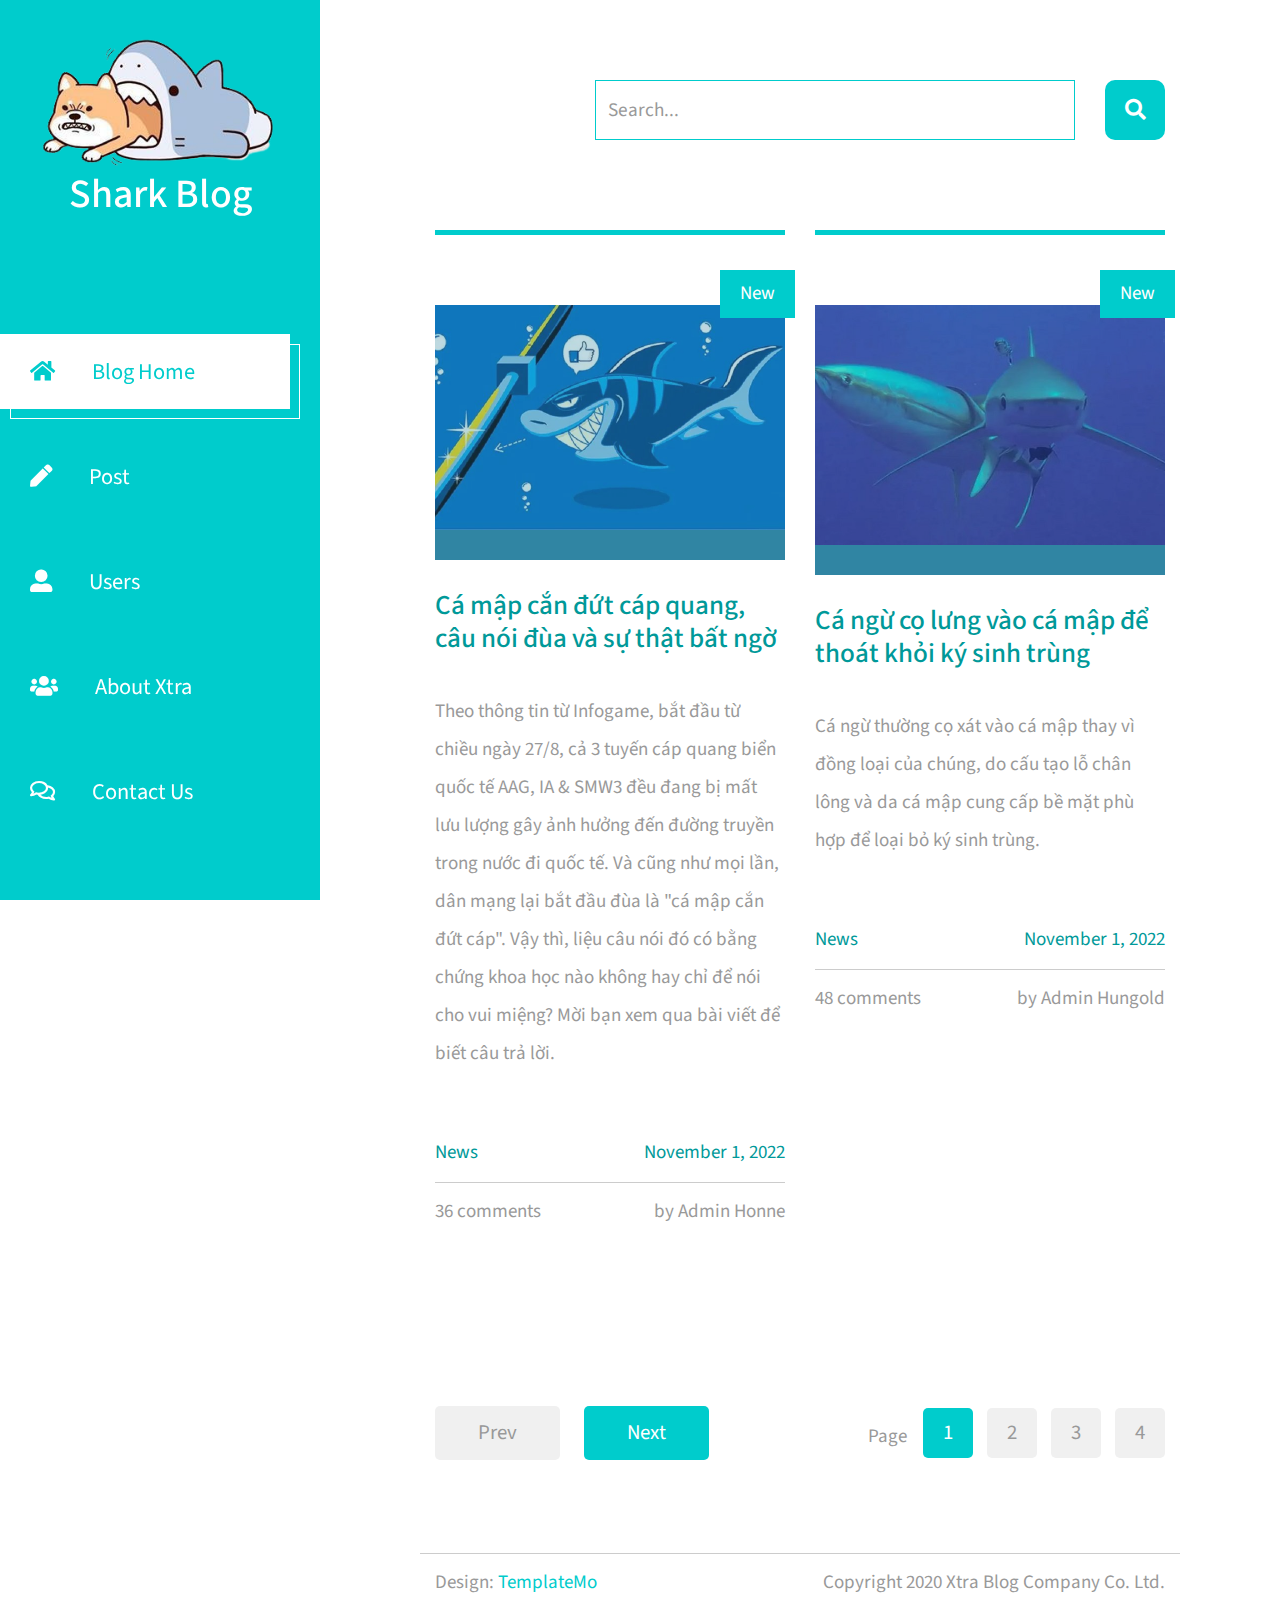
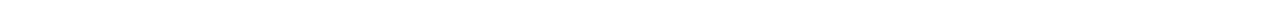
==== index.html @ 558510dd "oke2" ====
<!DOCTYPE html>
<html lang="en">
<head>
	<meta charset="UTF-8">
	<meta name="viewport" content="width=device-width, initial-scale=1.0">
	<title>Xtra Blog</title>
	<link rel="stylesheet" href="fontawesome/css/all.min.css"> <!-- https://fontawesome.com/ -->
	<link href="https://fonts.googleapis.com/css2?family=Source+Sans+Pro&display=swap" rel="stylesheet"> <!-- https://fonts.google.com/ -->
    <link href="css/bootstrap.min.css" rel="stylesheet">
    <link href="css/templatemo-xtra-blog.css" rel="stylesheet">
<!--
    
TemplateMo 553 Xtra Blog

https://templatemo.com/tm-553-xtra-blog

-->
</head>
<body>
	<header class="tm-header" id="tm-header">
        <div class="tm-header-wrapper">
            <button class="navbar-toggler" type="button" aria-label="Toggle navigation">
                <i class="fas fa-bars"></i>
            </button>
            <div class="tm-site-header">
                <div class="mb-3 mx-auto tm-site-logo"><img src="./img/shark.png" alt="shark_cute" /></div>            
                <h1 class="text-center">Shark Blog</h1>
            </div>
            <nav class="tm-nav" id="tm-nav">            
                <ul>
                    <li class="tm-nav-item active"><a href="index.html" class="tm-nav-link">
                        <i class="fas fa-home"></i>
                        Blog Home
                    </a></li>
                    <li class="tm-nav-item"><a href="post.html" class="tm-nav-link">
                        <i class="fas fa-pen"></i>
                        Post
                    </a></li>
                    <li class="tm-nav-item"><a href="User.html" class="tm-nav-link">
                        <i class='fas fa-user-alt' ></i>
                        Users
                    </a></li>
                    <li class="tm-nav-item"><a href="about.html" class="tm-nav-link">
                        <i class="fas fa-users"></i>
                        About Xtra
                    </a></li>
                   
                    <li class="tm-nav-item"><a href="contact.html" class="tm-nav-link">
                        <i class="far fa-comments"></i>
                        Contact Us
                    </a></li>
                </ul>
            </nav>
            <div class="tm-mb-65">
                <a rel="nofollow" href="https://fb.com/templatemo" class="tm-social-link">
                    <i class="fab fa-facebook tm-social-icon"></i>
                </a>
                <a href="https://twitter.com" class="tm-social-link">
                    <i class="fab fa-twitter tm-social-icon"></i>
                </a>
                <a href="https://instagram.com" class="tm-social-link">
                    <i class="fab fa-instagram tm-social-icon"></i>
                </a>
                <a href="https://linkedin.com" class="tm-social-link">
                    <i class="fab fa-linkedin tm-social-icon"></i>
                </a>
            </div>
            <p class="tm-mb-80 pr-5 text-white">
                Xtra Blog is a multi-purpose HTML template from TemplateMo website. Left side is a sticky menu bar. Right side content will scroll up and down.
            </p>
        </div>
    </header>
    <div class="container-fluid">
        <main class="tm-main">
            <!-- Search form -->
            <div class="row tm-row">
                <div class="col-12">
                    <form method="GET" class="form-inline tm-mb-80 tm-search-form">                
                        <input class="form-control tm-search-input" name="query" type="text" placeholder="Search..." aria-label="Search">
                        <button class="tm-search-button" type="submit">
                            <i class="fas fa-search tm-search-icon" aria-hidden="true"></i>
                        </button>                                
                    </form>
                </div>                
            </div>            
            <div class="row tm-row">
                <article class="col-12 col-md-6 tm-post">
                    <hr class="tm-hr-primary">
                    <a href="post.html" class="effect-lily tm-post-link tm-pt-60">
                        <div class="tm-post-link-inner">
                            <img src="img/shark2.jpg" alt="Image" class="img-fluid">                            
                        </div>
                        <span class="position-absolute tm-new-badge">New</span>
                        <h2 class="tm-pt-30 tm-color-primary tm-post-title">Cá mập cắn đứt cáp quang, câu nói đùa và sự thật bất ngờ</h2>
                    </a>                    
                    <p class="tm-pt-30">
                        Theo thông tin từ Infogame, bắt đầu từ chiều ngày 27/8, cả 3 tuyến cáp quang biển quốc tế AAG, IA & SMW3 đều đang bị mất lưu lượng gây ảnh hưởng đến đường truyền trong nước đi quốc tế. Và cũng như mọi lần, dân mạng lại bắt đầu đùa là "cá mập cắn đứt cáp".
                        Vậy thì, liệu câu nói đó có bằng chứng khoa học nào không hay chỉ để nói cho vui miệng? Mời bạn xem qua bài viết để biết câu trả lời.
                    </p>
                    <div class="d-flex justify-content-between tm-pt-45">
                        <span class="tm-color-primary">News</span>
                        <span class="tm-color-primary">November 1, 2022</span>
                    </div>
                    <hr>
                    <div class="d-flex justify-content-between">
                        <span>36 comments</span>
                        <span>by Admin Honne</span>
                    </div>
                </article>
                <article class="col-12 col-md-6 tm-post">
                    <hr class="tm-hr-primary">
                    <a href="post.html" class="effect-lily tm-post-link tm-pt-60">
                        <div class=" tm-post-link-inner">
                            <img src="img/shark1.jpg" alt="Image" class="img-fluid">                            
                        </div>
                        <span class="position-absolute tm-new-badge">New</span>
                        <h2 class="tm-pt-30 tm-color-primary tm-post-title">Cá ngừ cọ lưng vào cá mập để thoát khỏi ký sinh trùng</h2>
                    </a>                    
                    <p class="tm-pt-30">
                        Cá ngừ thường cọ xát vào cá mập thay vì đồng loại của chúng, do cấu tạo lỗ chân lông và da cá mập cung cấp bề mặt phù hợp để loại bỏ ký sinh trùng.
                    </p>
                    <div class="d-flex justify-content-between tm-pt-45">
                        <span class="tm-color-primary">News</span>
                        <span class="tm-color-primary">November 1, 2022</span>
                    </div>
                    <hr>
                    <div class="d-flex justify-content-between">
                        <span>48 comments</span>
                        <span>by Admin Hungold</span>
                    </div>
                </article>
                
            </div>
            <div class="row tm-row tm-mt-100 tm-mb-75">
                <div class="tm-prev-next-wrapper">
                    <a href="#" class="mb-2 tm-btn tm-btn-primary tm-prev-next disabled tm-mr-20">Prev</a>
                    <a href="#" class="mb-2 tm-btn tm-btn-primary tm-prev-next">Next</a>
                </div>
                <div class="tm-paging-wrapper">
                    <span class="d-inline-block mr-3">Page</span>
                    <nav class="tm-paging-nav d-inline-block">
                        <ul>
                            <li class="tm-paging-item active">
                                <a href="#" class="mb-2 tm-btn tm-paging-link">1</a>
                            </li>
                            <li class="tm-paging-item">
                                <a href="#" class="mb-2 tm-btn tm-paging-link">2</a>
                            </li>
                            <li class="tm-paging-item">
                                <a href="#" class="mb-2 tm-btn tm-paging-link">3</a>
                            </li>
                            <li class="tm-paging-item">
                                <a href="#" class="mb-2 tm-btn tm-paging-link">4</a>
                            </li>
                        </ul>
                    </nav>
                </div>                
            </div>            
            <footer class="row tm-row">
                <hr class="col-12">
                <div class="col-md-6 col-12 tm-color-gray">
                    Design: <a rel="nofollow" target="_parent" href="https://templatemo.com" class="tm-external-link">TemplateMo</a>
                </div>
                <div class="col-md-6 col-12 tm-color-gray tm-copyright">
                    Copyright 2020 Xtra Blog Company Co. Ltd.
                </div>
            </footer>
        </main>
    </div>
    <script src="js/jquery.min.js"></script>
    <script src="js/templatemo-script.js"></script>
</body>
</html>
---- css/templatemo-xtra-blog.css ----
html { overflow-x: hidden; }

body {
    margin: 0;
    padding: 0;
    font-family: 'Source Sans Pro', sans-serif;
    font-size: 19px;
    line-height: 2em;
    overflow-x: hidden;
}
button{
   background-color: #0CC;
   border-radius: 10px;
   color: white;
   font-size: x-large;

}
.btn{
    margin-left: auto;
}
p, span { color: #999; }
hr { 
    border-top-color: #CCC;     
    margin-top: 10px;
    margin-bottom: 10px;
}
.form-control::-webkit-input-placeholder { color: #999; }  
.form-control:-ms-input-placeholder { color: #999; }  
.form-control::placeholder { color: #999; }

.tm-header {
    background-color: #0CC;
    color: white;
    
    position: fixed;
    top: 0;
    left: 0;
    bottom: 0;
    z-index: 100;
    width: 400px;
    overflow-y: visible;     
}

.tm-header-wrapper {
    overflow-y: scroll;
    scrollbar-width: none;
    -ms-overflow-style: none;
    padding: 30px;
    width: 100%;
    height: 100%; 
}

.tm-header-wrapper::-webkit-scrollbar {
    width: 0;
    height: 0;
}

.tm-site-header {
    margin-top: 50px;
    margin-bottom: 115px;
}

.tm-site-logo {
    width: 75px;
    height: 75px;
    border-radius: 50%;
    background-color: white;    
    display: flex;
    align-items: center;
    justify-content: center;
}

.tm-site-logo i { color: #0CC; }

.tm-main {
    margin-left: 400px;
    padding: 80px 100px 25px;
}

.tm-post { max-width: 470px; }

.tm-row {
    max-width: 980px;
    justify-content: space-between;
}

.tm-nav { margin-bottom: 100px; }

.tm-nav-item {
    list-style: none;
    margin-bottom: 30px;
}

.tm-nav-link {
    color: white;
    background-color: transparent;
    height: 75px;
    width: 100%;
    max-width: 300px;    
    display: flex;
    align-items: center;
    font-size: 1.4rem;
    padding: 30px;
}

.tm-nav-item:hover .tm-nav-link,
.tm-nav-item.active .tm-nav-link
 {
    color: #0CC;
    background-color: white;
    text-decoration: none;
}

.tm-nav ul { position: relative; }

.tm-nav-item:hover:after,
.tm-nav-item.active:after {
    content: '';
    width: 100%;
    max-width: 300px;    
    height: 75px;
    display: block;
    border: 1px solid white;
    margin-left: 10px;
    margin-top: -65px;
    position: absolute;
    z-index: -1000;
}

.tm-nav-link i { margin-right: 37px; }

ul { 
    margin: 0; 
    padding: 0;
}

.tm-nav { margin-left: -30px; }

.tm-social-link {
    display: inline-block;
    background-color: white;    
    font-size: 1.4rem;
    width: 50px;
    height: 50px;
    text-align: center;
    padding-top: 8px; 
    margin-right: 15px;   
    margin-bottom: 15px;
}

.tm-social-icon { 
    color: #0CC;    
    transition: all 0.3s ease;
}

.tm-social-link:hover .tm-social-icon.fa-facebook { color: #3b5998; }
.tm-social-link:hover .tm-social-icon.fa-twitter { color: #00acee; }
.tm-social-link:hover .tm-social-icon.fa-instagram { color: #3f729b; }
.tm-social-link:hover .tm-social-icon.fa-linkedin { color: #0e76a8; }
.navbar-toggler { display: none; }

.tm-search-form {
    display: flex;
    align-items: center;
    justify-content: flex-end;
}

.form-inline .form-control.tm-search-input {
    display: block;
    height: 60px;
    width: 480px;
    margin-right: 30px;
    border-radius: 0;
    border-color: #0CC;
    font-size: 1.2rem;
}

.tm-search-button {
    width: 60px;
    height: 60px;
    border: none;
    background-color: #0CC;
    transition: all 0.3s ease;
}

.tm-search-button:hover { background-color: #09b6b6; }

.tm-search-icon {
    color: white;
    font-size: 1.3rem;
}

.tm-post-link {
    display: block;
    position: relative;
	cursor: pointer;
}

.tm-post-link-inner {
    overflow: hidden;
    background: #3085a3;
}

.tm-post-link img {
    position: relative;
	display: block;
	min-height: 100%;
	max-width: 100%;
	opacity: 0.8;
}

.effect-lily img {
	max-width: none;
	width: -webkit-calc(100% + 50px);
	width: calc(100% + 50px);
	opacity: 0.7;
	-webkit-transition: opacity 0.35s, -webkit-transform 0.35s;
	transition: opacity 0.35s, transform 0.35s;
	-webkit-transform: translate3d(-40px,0, 0);
	transform: translate3d(-40px,0,0);
}

.effect-lily:hover img { opacity: 1; }

.effect-lily:hover img {
    -webkit-transform: translate3d(0,0,0);
	transform: translate3d(0,0,0);
}

.tm-post { margin-bottom: 75px; }

.tm-new-badge {
    top: 25px;
    right: -10px;
    background-color: #0CC;
    color: white;
    padding: 5px 20px;
}

.tm-post-title {
    font-size: 1.7rem;
    transition: all 0.3s ease;
}

.tm-h3 {
    font-size: 1.3rem;
    color: #999;
}

.tm-post-link:hover .tm-post-title { color: #0CC; }

.tm-btn {
    display: inline-block;
    border-radius: 5px;
    font-size: 1.3rem;
    transition: all 0.3s ease;
}

.tm-btn-primary {    
    background-color: #0CC;
    color: white;  
    padding: 8px 43px;
    border: none;
}

.tm-btn-small { padding: 8px 33px; }

.tm-btn-primary:hover {
    background-color: #09b6b6;
    color: white;
}

.tm-paging-nav ul li {
    list-style: none;
    display: inline-block;
    margin-right: 10px;
}

.tm-paging-nav ul li:last-child { margin-right: 0; }

.tm-paging-link {
    background-color: #F0F0F0;
    color: #999;
    width: 50px;
    height: 50px;
    display: flex;
    align-items: center;
    justify-content: center;    
}

.tm-paging-item .tm-paging-link:hover,
.tm-paging-item.active .tm-paging-link {
    background-color: #0CC;
    color: white;
}

.tm-btn.disabled {
    background-color: #F0F0F0;
    color: #999;
    cursor: not-allowed;
}

.tm-external-link { color: #0CC; }
.tm-external-link:hover { color: #09b6b6; }

.tm-paging-wrapper {
    display: flex;
    justify-content: flex-end;
    align-items: center;
}

.tm-prev-next-wrapper,
.tm-paging-wrapper {
    flex: 0 0 50%;
    max-width: 50%;
    padding-left: 15px;
    padding-right: 15px;
}

.tm-copyright { text-align: right; }

/* Single Post page */
hr.tm-hr-primary { border-top: 5px solid #0CC; }

video {
    width: 100%;
    height: auto;
}

.tm-comment {
    display: flex;
    align-items: flex-start;
}

.tm-comment-figure {
    margin-top: 10px;
    margin-right: 30px;
}

.tm-comment-reply { padding-left: 37px; }

.form-control {
    height: 45px;
    border-color: #0CC;
    border-radius: 0;
}

.tm-comment-form { max-width: 360px; }
.tm-category-list { list-style-type: none; }
figure { margin: 0; }
figcaption { line-height: 1.4; }

.tm-post-full { max-width: 600px; }

.tm-post-sidebar {
    max-width: 280px;
    margin-left: auto;
    margin-right: 0;
}

.tm-pt-20 { padding-top: 20px; }
.tm-pt-30 { padding-top: 30px; }
.tm-pt-45 { padding-top: 45px; }
.tm-pt-60 { padding-top: 60px; }
.tm-mb-40 { margin-bottom: 40px; }
.tm-mb-45 { margin-bottom: 45px; }
.tm-mb-55 { margin-bottom: 55px; }
.tm-mb-60 { margin-bottom: 60px; }
.tm-mb-65 { margin-bottom: 65px; }
.tm-mb-75 { margin-bottom: 75px; }
.tm-mb-80 { margin-bottom: 80px; }
.tm-mb-120 { margin-bottom: 120px; }
.tm-mt-40 { margin-top: 40px; }
.tm-mt-100 { margin-top: 100px; }
.tm-mr-20 { margin-right: 20px; }
.tm-color-primary, span.tm-color-primary { color: #099; }
a.tm-color-gray, .tm-color-gray { color: #999; }
a.tm-color-gray:hover { color: #099; }
.tm-bg-gray { background-color: #F3F4F5; }
button:focus { outline: none; }
a:hover { 
    text-decoration: none; 
    color: #048c8c;
}

img{
    width: 400px;
    margin-bottom: 30px;
}
a:hover figcaption { color: #056767; }
.img-thumbnail { max-width: none; }
.tm-about-pad { padding: 40px 35px; }
.tm-person { max-width: 430px; }
.tm-line-height-short { line-height: 1.8; }

.gmap_canvas {
    overflow:hidden;
    background:none!important;
    height:477px;
    width:100%;
}

.tm-social-links li { 
    list-style: none; 
    display: inline-block;
}

.tm-social-links li a {
    display: block;
    color: white;
    background-color: #0CC;
    width: 45px;
    height: 45px;    
    margin-right: 15px;    
}

.tm-social-links li a i { transition: all 0.3s ease; }
.tm-social-links li a:hover i.fa-facebook { color: #3b5998; }
.tm-social-links li a:hover i.fa-twitter { color: #00acee; }
.tm-social-links li a:hover i.fa-youtube { color: #c4302b; }
.tm-social-links li a:hover i.fa-instagram { color: #3f729b; }

.tm-contact-right { padding-left: 55px; }
.tm-contact-form { max-width: 488px; }

.tm-contact-form input,
.tm-contact-form textarea {
    max-width: 360px;
}

.tm-contact-form label { font-size: 1.4rem; }
.tm-contact-form .form-group { display: flex; }

@media (max-width: 1540px) {
    .tm-header { width: 320px; }

    .tm-main {
        margin-left: 320px;
        width: calc(100% - 320px);
    }
}

@media (max-width: 1300px) {
    .tm-about-col {
        flex: 0 0 100%;
        max-width: 100%;
        margin-bottom: 30px;
    }
}

@media (max-width: 1288px) {
    .tm-social-link { margin-right: 10px; }
}

@media (max-width: 1199px) {
    .tm-post-sidebar { max-width: 440px; }
    .form-inline .form-control.tm-search-input { width: 420px; }
}

@media (max-width: 1086px) {
    .form-inline .form-control.tm-search-input {
        width: 80%;
        margin-right: 15px;
    }
}

/* Hide sidebar */
@media (max-width: 991px) {
    .tm-header {
        width: 320px;
        left: -320px;        
        transition: all 0.3s ease;
    }

    .tm-header.show { left: 0; }
    .tm-header-wrapper { padding: 15px; }

    .navbar-toggler {
        display: block;
        position: fixed;
        left: 0;
        top: 0;
        background-color: rgba(56, 204, 204, 0.75);
        color: white;
        padding: 10px 15px;
        transition: all 0.3s ease;
        border-radius: 0;
        top: 5px;
    }

    .tm-header.show .navbar-toggler { left: 320px; }

    .tm-main {
        margin-left: 0;
        padding: 50px 40px;
        width: 100%;
    }

    .tm-post-sidebar {
        margin-left: 0;
        margin-right: auto;
    }

    .tm-person-col { width: 50%; }
    .tm-person { flex-direction: row; }

    .tm-contact-left {
        flex: 0 0 58.333333%;
        max-width: 58.333333%;
    }

    .tm-contact-right {
        flex: 0 0 41.666667%;
        max-width: 41.666667%;
    }

    .tm-post-full { max-width: none; }
}

@media (max-width: 767px) {
    .form-inline .form-control.tm-search-input {
        width: 70%;
        max-width: 375px;
        margin-right: 15px;
    }

    .tm-search-form { justify-content: flex-start; }
    .tm-main { padding: 60px 10px; }

    .tm-prev-next-wrapper,
    .tm-paging-wrapper {
        flex: 0 0 100%;
        max-width: 100%;
    }

    .tm-paging-wrapper { 
        margin-top: 50px; 
        justify-content: flex-start;
    }

    .tm-copyright { text-align: left; }
}

@media (max-width: 1199px) and (min-width: 992px) {
    .tm-person-col,
    .tm-contact-left,
    .tm-contact-right {
        flex: 0 0 100%;
        max-width: 100%;
    }

    .tm-contact-right { padding-left: 15px; }

    .tm-post-col,
    .tm-aside-col {
        flex: 0 0 100%;
        max-width: 100%;
    }

    .tm-post-sidebar {
        margin-left: 0;
        margin-right: auto;
    }
}

@media (max-width: 709px) {
    .tm-person-col { width: 100%; }
}

@media (max-width: 991px) and (min-width: 826px) {
    .tm-about-col {
        flex: 0 0 33.3333%;
        max-width: 33.3333%;
    }

    .tm-person { flex-direction: row; }
}

@media (max-width: 630px) {
    .tm-contact-left,
    .tm-contact-right {
        flex: 0 0 100%;
        max-width: 100%;
    }

    .tm-contact-right { padding-left: 15px; }
}

@media (max-width: 575px) {
    .tm-contact-form input, 
    .tm-contact-form textarea {
        max-width: 100%;
    }
}

@media (max-width: 480px) {
    .tm-person-col { width: 100%; }
    .tm-person { flex-direction: row; }
}

@media (max-width: 380px) {
    .tm-person img { max-width: 120px; }
}
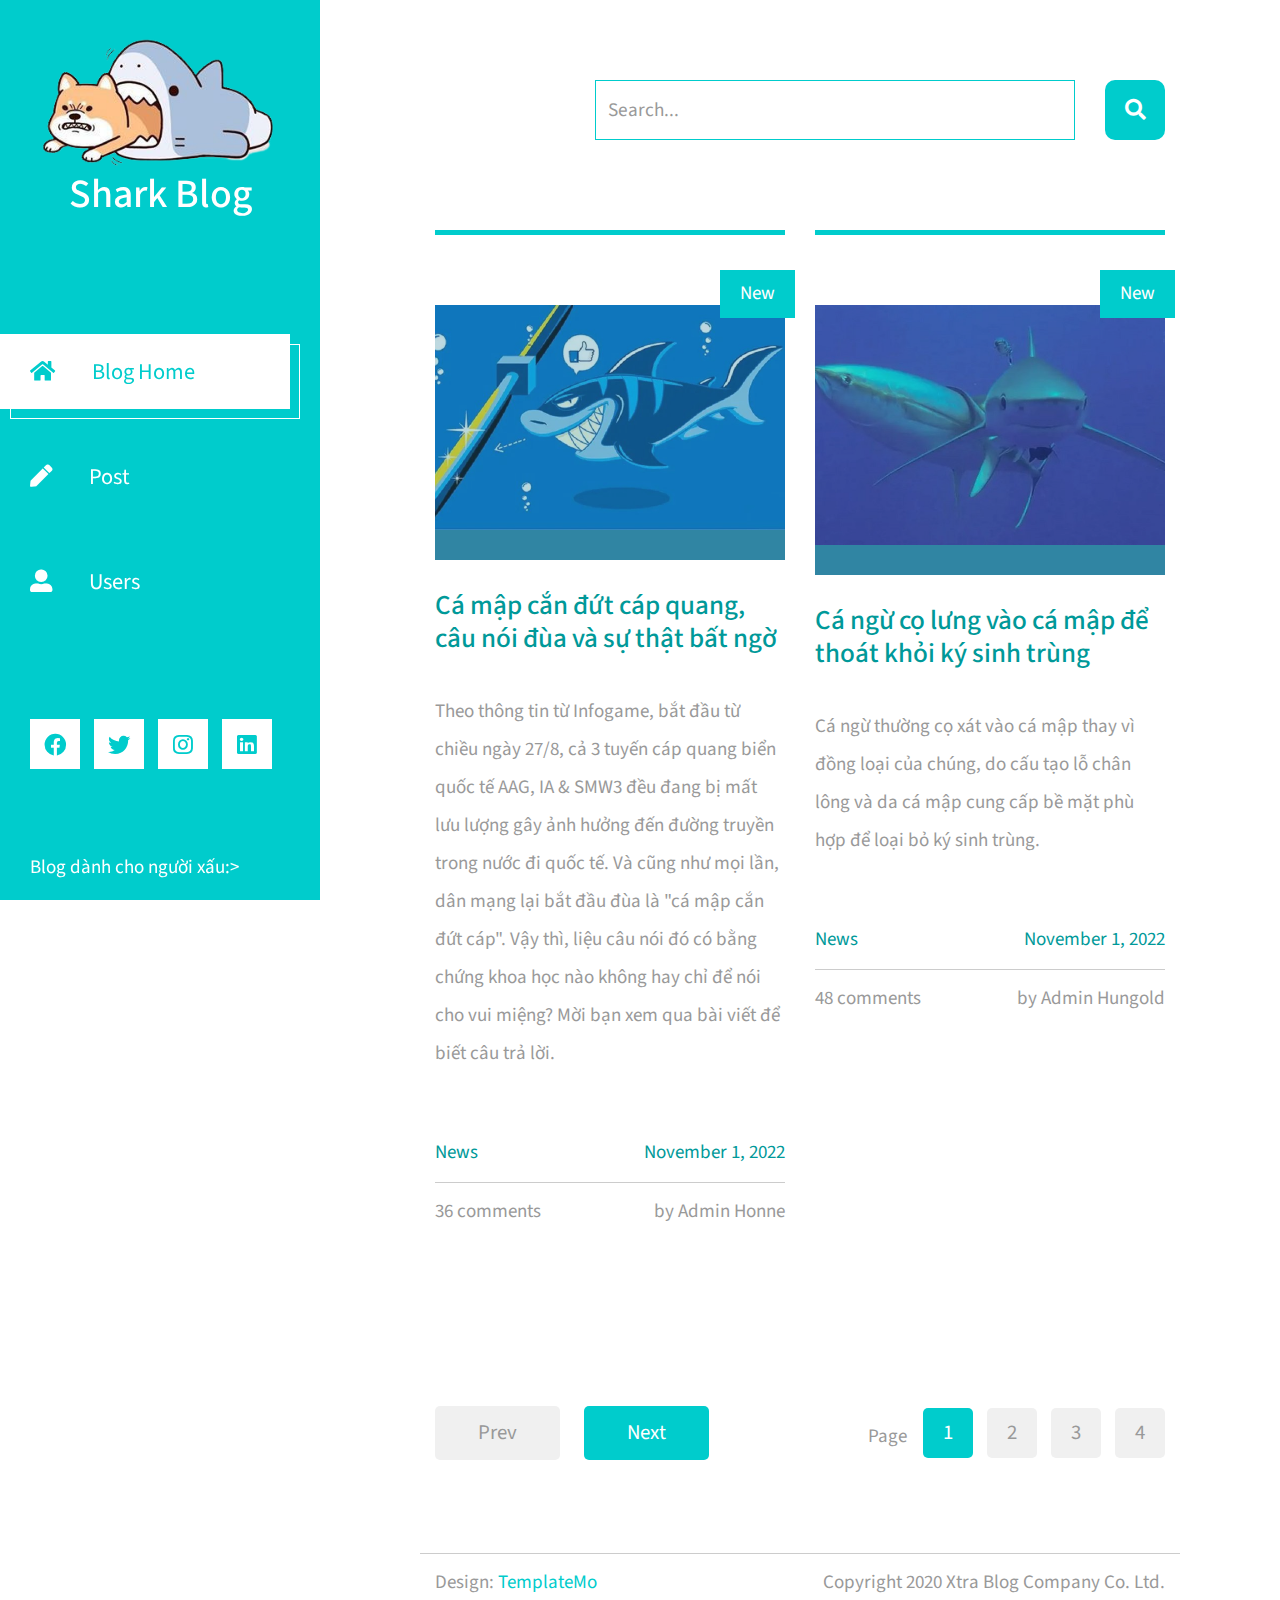
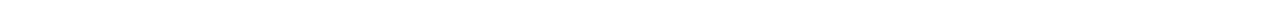
==== commit c2176aec: "okkk" ====
--- a/index.html
+++ b/index.html
@@ -41,15 +41,6 @@
                         <i class='fas fa-user-alt' ></i>
                         Users
                     </a></li>
-                    <li class="tm-nav-item"><a href="about.html" class="tm-nav-link">
-                        <i class="fas fa-users"></i>
-                        About Xtra
-                    </a></li>
-                   
-                    <li class="tm-nav-item"><a href="contact.html" class="tm-nav-link">
-                        <i class="far fa-comments"></i>
-                        Contact Us
-                    </a></li>
                 </ul>
             </nav>
             <div class="tm-mb-65">
@@ -67,7 +58,7 @@
                 </a>
             </div>
             <p class="tm-mb-80 pr-5 text-white">
-                Xtra Blog is a multi-purpose HTML template from TemplateMo website. Left side is a sticky menu bar. Right side content will scroll up and down.
+                Blog dành cho người xấu:>
             </p>
         </div>
     </header>
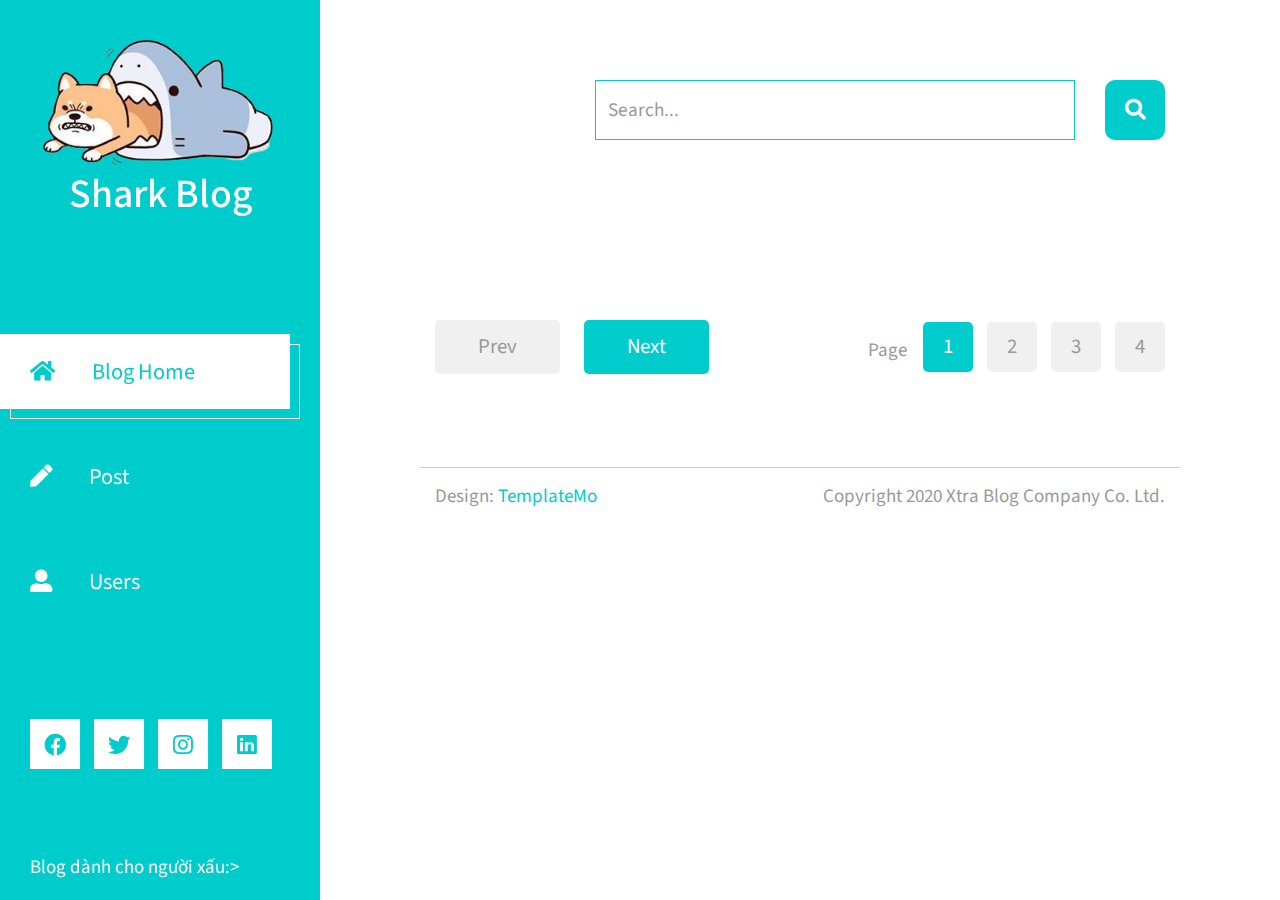
==== commit 4a641812: "get post" ====
--- a/index.html
+++ b/index.html
@@ -75,52 +75,9 @@
                     </form>
                 </div>                
             </div>            
-            <div class="row tm-row">
-                <article class="col-12 col-md-6 tm-post">
-                    <hr class="tm-hr-primary">
-                    <a href="post.html" class="effect-lily tm-post-link tm-pt-60">
-                        <div class="tm-post-link-inner">
-                            <img src="img/shark2.jpg" alt="Image" class="img-fluid">                            
-                        </div>
-                        <span class="position-absolute tm-new-badge">New</span>
-                        <h2 class="tm-pt-30 tm-color-primary tm-post-title">Cá mập cắn đứt cáp quang, câu nói đùa và sự thật bất ngờ</h2>
-                    </a>                    
-                    <p class="tm-pt-30">
-                        Theo thông tin từ Infogame, bắt đầu từ chiều ngày 27/8, cả 3 tuyến cáp quang biển quốc tế AAG, IA & SMW3 đều đang bị mất lưu lượng gây ảnh hưởng đến đường truyền trong nước đi quốc tế. Và cũng như mọi lần, dân mạng lại bắt đầu đùa là "cá mập cắn đứt cáp".
-                        Vậy thì, liệu câu nói đó có bằng chứng khoa học nào không hay chỉ để nói cho vui miệng? Mời bạn xem qua bài viết để biết câu trả lời.
-                    </p>
-                    <div class="d-flex justify-content-between tm-pt-45">
-                        <span class="tm-color-primary">News</span>
-                        <span class="tm-color-primary">November 1, 2022</span>
-                    </div>
-                    <hr>
-                    <div class="d-flex justify-content-between">
-                        <span>36 comments</span>
-                        <span>by Admin Honne</span>
-                    </div>
-                </article>
-                <article class="col-12 col-md-6 tm-post">
-                    <hr class="tm-hr-primary">
-                    <a href="post.html" class="effect-lily tm-post-link tm-pt-60">
-                        <div class=" tm-post-link-inner">
-                            <img src="img/shark1.jpg" alt="Image" class="img-fluid">                            
-                        </div>
-                        <span class="position-absolute tm-new-badge">New</span>
-                        <h2 class="tm-pt-30 tm-color-primary tm-post-title">Cá ngừ cọ lưng vào cá mập để thoát khỏi ký sinh trùng</h2>
-                    </a>                    
-                    <p class="tm-pt-30">
-                        Cá ngừ thường cọ xát vào cá mập thay vì đồng loại của chúng, do cấu tạo lỗ chân lông và da cá mập cung cấp bề mặt phù hợp để loại bỏ ký sinh trùng.
-                    </p>
-                    <div class="d-flex justify-content-between tm-pt-45">
-                        <span class="tm-color-primary">News</span>
-                        <span class="tm-color-primary">November 1, 2022</span>
-                    </div>
-                    <hr>
-                    <div class="d-flex justify-content-between">
-                        <span>48 comments</span>
-                        <span>by Admin Hungold</span>
-                    </div>
-                </article>
+            <div class="row tm-row" id="listPost">
+                
+                
                 
             </div>
             <div class="row tm-row tm-mt-100 tm-mb-75">
@@ -161,5 +118,6 @@
     </div>
     <script src="js/jquery.min.js"></script>
     <script src="js/templatemo-script.js"></script>
+    <script src="js/article.js"></script>
 </body>
 </html>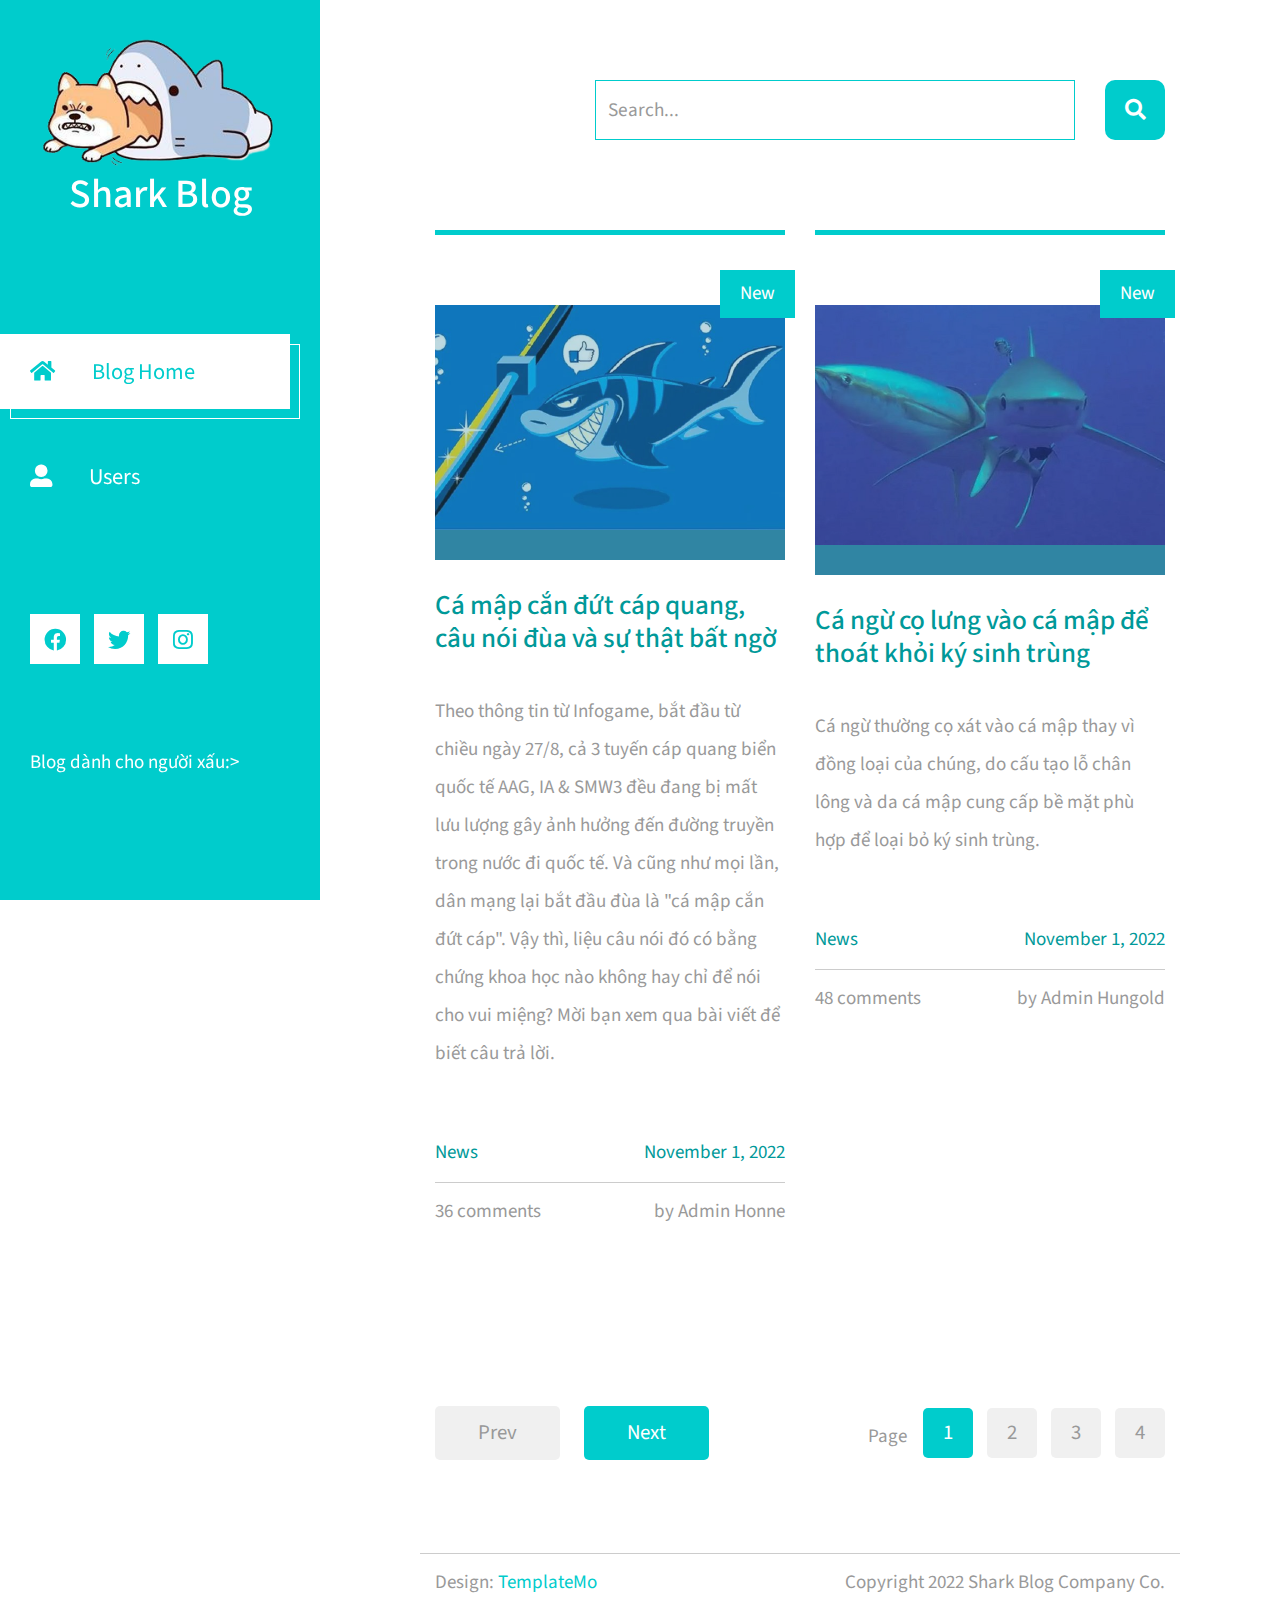
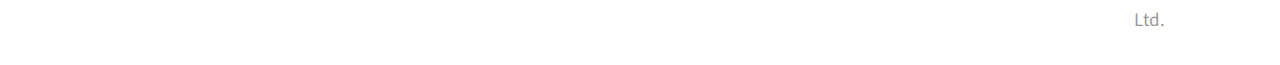
==== commit ecea0ff8: "ver1" ====
--- a/index.html
+++ b/index.html
@@ -4,7 +4,7 @@
 <head>
 	<meta charset="UTF-8">
 	<meta name="viewport" content="width=device-width, initial-scale=1.0">
-	<title>Xtra Blog</title>
+	<title>Shark Blog</title>
 	<link rel="stylesheet" href="fontawesome/css/all.min.css"> <!-- https://fontawesome.com/ -->
 	<link href="https://fonts.googleapis.com/css2?family=Source+Sans+Pro&display=swap" rel="stylesheet"> <!-- https://fonts.google.com/ -->
     <link href="css/bootstrap.min.css" rel="stylesheet">
@@ -33,10 +33,6 @@
                         <i class="fas fa-home"></i>
                         Blog Home
                     </a></li>
-                    <li class="tm-nav-item"><a href="post.html" class="tm-nav-link">
-                        <i class="fas fa-pen"></i>
-                        Post
-                    </a></li>
                     <li class="tm-nav-item"><a href="User.html" class="tm-nav-link">
                         <i class='fas fa-user-alt' ></i>
                         Users
@@ -53,8 +49,6 @@
                 <a href="https://instagram.com" class="tm-social-link">
                     <i class="fab fa-instagram tm-social-icon"></i>
                 </a>
-                <a href="https://linkedin.com" class="tm-social-link">
-                    <i class="fab fa-linkedin tm-social-icon"></i>
                 </a>
             </div>
             <p class="tm-mb-80 pr-5 text-white">
@@ -75,9 +69,52 @@
                     </form>
                 </div>                
             </div>            
-            <div class="row tm-row" id="listPost">
-                
-                
+            <div class="row tm-row">
+                <article class="col-12 col-md-6 tm-post">
+                    <hr class="tm-hr-primary">
+                    <a href="post.html" class="effect-lily tm-post-link tm-pt-60">
+                        <div class="tm-post-link-inner">
+                            <img src="img/shark2.jpg" alt="Image" class="img-fluid">                            
+                        </div>
+                        <span class="position-absolute tm-new-badge">New</span>
+                        <h2 class="tm-pt-30 tm-color-primary tm-post-title">Cá mập cắn đứt cáp quang, câu nói đùa và sự thật bất ngờ</h2>
+                    </a>                    
+                    <p class="tm-pt-30">
+                        Theo thông tin từ Infogame, bắt đầu từ chiều ngày 27/8, cả 3 tuyến cáp quang biển quốc tế AAG, IA & SMW3 đều đang bị mất lưu lượng gây ảnh hưởng đến đường truyền trong nước đi quốc tế. Và cũng như mọi lần, dân mạng lại bắt đầu đùa là "cá mập cắn đứt cáp".
+                        Vậy thì, liệu câu nói đó có bằng chứng khoa học nào không hay chỉ để nói cho vui miệng? Mời bạn xem qua bài viết để biết câu trả lời.
+                    </p>
+                    <div class="d-flex justify-content-between tm-pt-45">
+                        <span class="tm-color-primary">News</span>
+                        <span class="tm-color-primary">November 1, 2022</span>
+                    </div>
+                    <hr>
+                    <div class="d-flex justify-content-between">
+                        <span>36 comments</span>
+                        <span>by Admin Honne</span>
+                    </div>
+                </article>
+                <article class="col-12 col-md-6 tm-post">
+                    <hr class="tm-hr-primary">
+                    <a href="post.html" class="effect-lily tm-post-link tm-pt-60">
+                        <div class=" tm-post-link-inner">
+                            <img src="img/shark1.jpg" alt="Image" class="img-fluid">                            
+                        </div>
+                        <span class="position-absolute tm-new-badge">New</span>
+                        <h2 class="tm-pt-30 tm-color-primary tm-post-title">Cá ngừ cọ lưng vào cá mập để thoát khỏi ký sinh trùng</h2>
+                    </a>                    
+                    <p class="tm-pt-30">
+                        Cá ngừ thường cọ xát vào cá mập thay vì đồng loại của chúng, do cấu tạo lỗ chân lông và da cá mập cung cấp bề mặt phù hợp để loại bỏ ký sinh trùng.
+                    </p>
+                    <div class="d-flex justify-content-between tm-pt-45">
+                        <span class="tm-color-primary">News</span>
+                        <span class="tm-color-primary">November 1, 2022</span>
+                    </div>
+                    <hr>
+                    <div class="d-flex justify-content-between">
+                        <span>48 comments</span>
+                        <span>by Admin Hungold</span>
+                    </div>
+                </article>
                 
             </div>
             <div class="row tm-row tm-mt-100 tm-mb-75">
@@ -111,13 +148,12 @@
                     Design: <a rel="nofollow" target="_parent" href="https://templatemo.com" class="tm-external-link">TemplateMo</a>
                 </div>
                 <div class="col-md-6 col-12 tm-color-gray tm-copyright">
-                    Copyright 2020 Xtra Blog Company Co. Ltd.
+                    Copyright 2022 Shark Blog Company Co. Ltd.
                 </div>
             </footer>
         </main>
     </div>
     <script src="js/jquery.min.js"></script>
     <script src="js/templatemo-script.js"></script>
-    <script src="js/article.js"></script>
 </body>
 </html>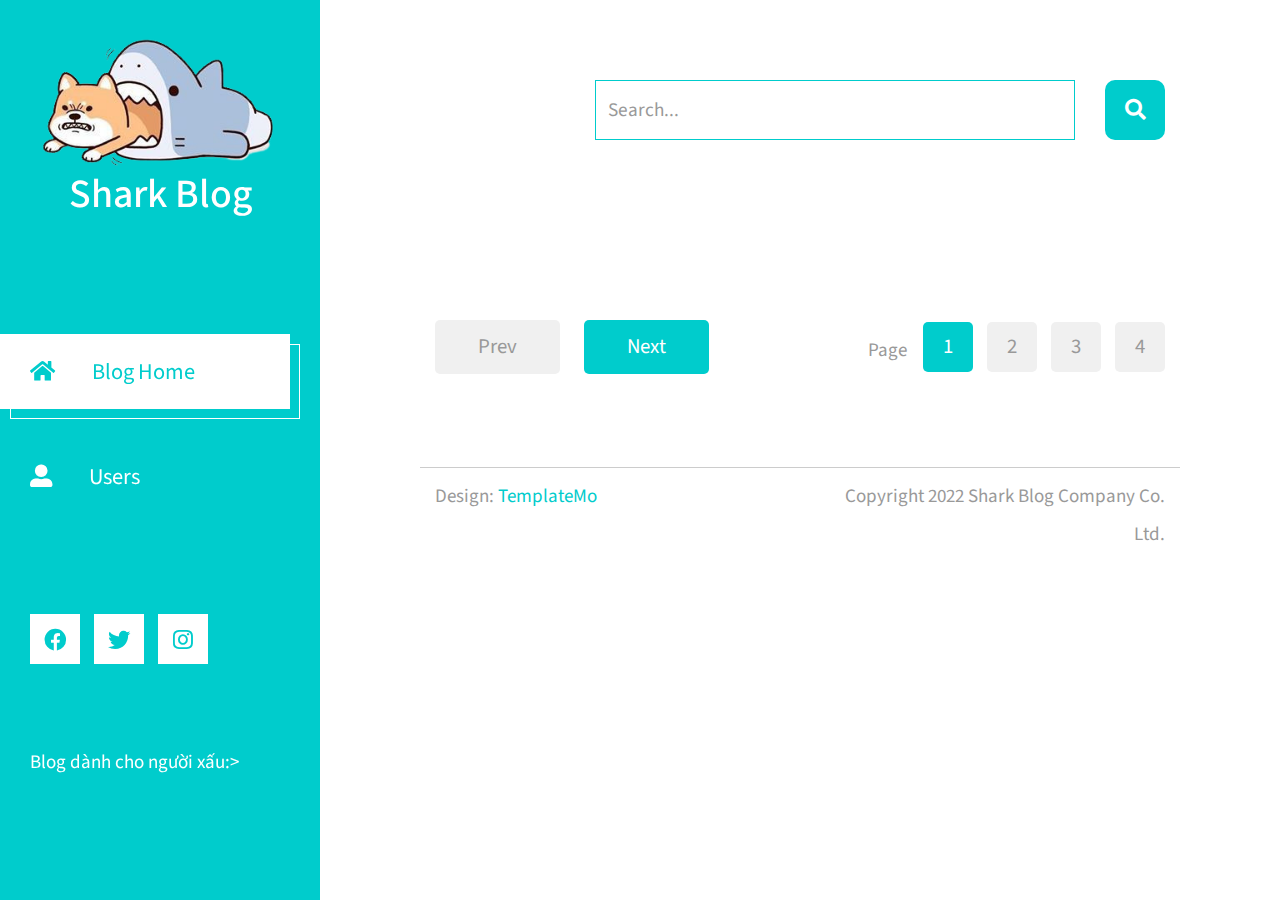
==== commit cf9e48c8: "Merge branch 'master' of https://github.com/ngochoaa/font-Blog" ====
--- a/index.html
+++ b/index.html
@@ -69,52 +69,9 @@
                     </form>
                 </div>                
             </div>            
-            <div class="row tm-row">
-                <article class="col-12 col-md-6 tm-post">
-                    <hr class="tm-hr-primary">
-                    <a href="post.html" class="effect-lily tm-post-link tm-pt-60">
-                        <div class="tm-post-link-inner">
-                            <img src="img/shark2.jpg" alt="Image" class="img-fluid">                            
-                        </div>
-                        <span class="position-absolute tm-new-badge">New</span>
-                        <h2 class="tm-pt-30 tm-color-primary tm-post-title">Cá mập cắn đứt cáp quang, câu nói đùa và sự thật bất ngờ</h2>
-                    </a>                    
-                    <p class="tm-pt-30">
-                        Theo thông tin từ Infogame, bắt đầu từ chiều ngày 27/8, cả 3 tuyến cáp quang biển quốc tế AAG, IA & SMW3 đều đang bị mất lưu lượng gây ảnh hưởng đến đường truyền trong nước đi quốc tế. Và cũng như mọi lần, dân mạng lại bắt đầu đùa là "cá mập cắn đứt cáp".
-                        Vậy thì, liệu câu nói đó có bằng chứng khoa học nào không hay chỉ để nói cho vui miệng? Mời bạn xem qua bài viết để biết câu trả lời.
-                    </p>
-                    <div class="d-flex justify-content-between tm-pt-45">
-                        <span class="tm-color-primary">News</span>
-                        <span class="tm-color-primary">November 1, 2022</span>
-                    </div>
-                    <hr>
-                    <div class="d-flex justify-content-between">
-                        <span>36 comments</span>
-                        <span>by Admin Honne</span>
-                    </div>
-                </article>
-                <article class="col-12 col-md-6 tm-post">
-                    <hr class="tm-hr-primary">
-                    <a href="post.html" class="effect-lily tm-post-link tm-pt-60">
-                        <div class=" tm-post-link-inner">
-                            <img src="img/shark1.jpg" alt="Image" class="img-fluid">                            
-                        </div>
-                        <span class="position-absolute tm-new-badge">New</span>
-                        <h2 class="tm-pt-30 tm-color-primary tm-post-title">Cá ngừ cọ lưng vào cá mập để thoát khỏi ký sinh trùng</h2>
-                    </a>                    
-                    <p class="tm-pt-30">
-                        Cá ngừ thường cọ xát vào cá mập thay vì đồng loại của chúng, do cấu tạo lỗ chân lông và da cá mập cung cấp bề mặt phù hợp để loại bỏ ký sinh trùng.
-                    </p>
-                    <div class="d-flex justify-content-between tm-pt-45">
-                        <span class="tm-color-primary">News</span>
-                        <span class="tm-color-primary">November 1, 2022</span>
-                    </div>
-                    <hr>
-                    <div class="d-flex justify-content-between">
-                        <span>48 comments</span>
-                        <span>by Admin Hungold</span>
-                    </div>
-                </article>
+            <div class="row tm-row" id="listPost">
+                
+                
                 
             </div>
             <div class="row tm-row tm-mt-100 tm-mb-75">
@@ -155,5 +112,6 @@
     </div>
     <script src="js/jquery.min.js"></script>
     <script src="js/templatemo-script.js"></script>
+    <script src="js/article.js"></script>
 </body>
 </html>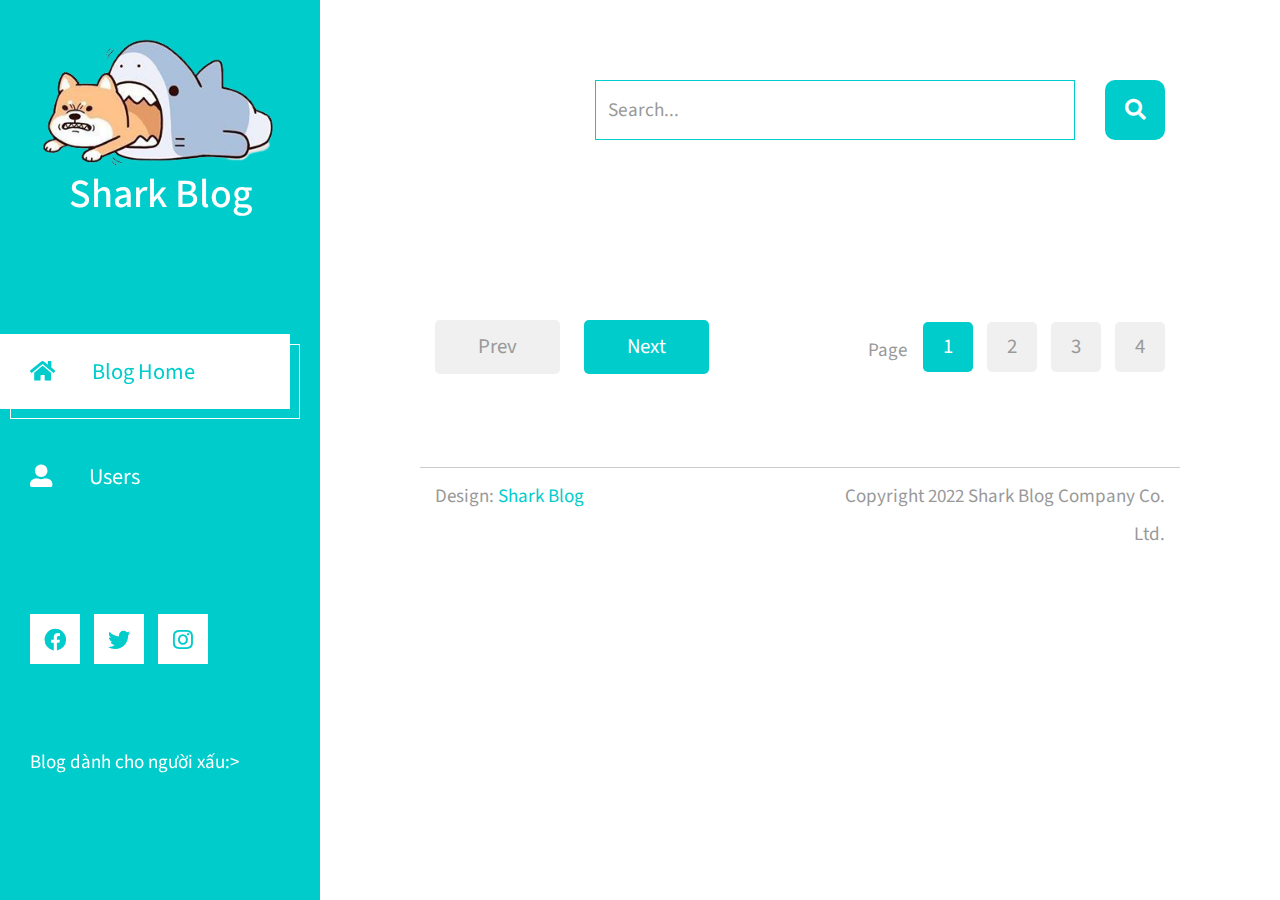
==== commit 148c9cc7: "ver2" ====
--- a/index.html
+++ b/index.html
@@ -102,7 +102,7 @@
             <footer class="row tm-row">
                 <hr class="col-12">
                 <div class="col-md-6 col-12 tm-color-gray">
-                    Design: <a rel="nofollow" target="_parent" href="https://templatemo.com" class="tm-external-link">TemplateMo</a>
+                    Design: <a rel="nofollow" target="_parent" href="https://templatemo.com" class="tm-external-link">Shark Blog</a>
                 </div>
                 <div class="col-md-6 col-12 tm-color-gray tm-copyright">
                     Copyright 2022 Shark Blog Company Co. Ltd.
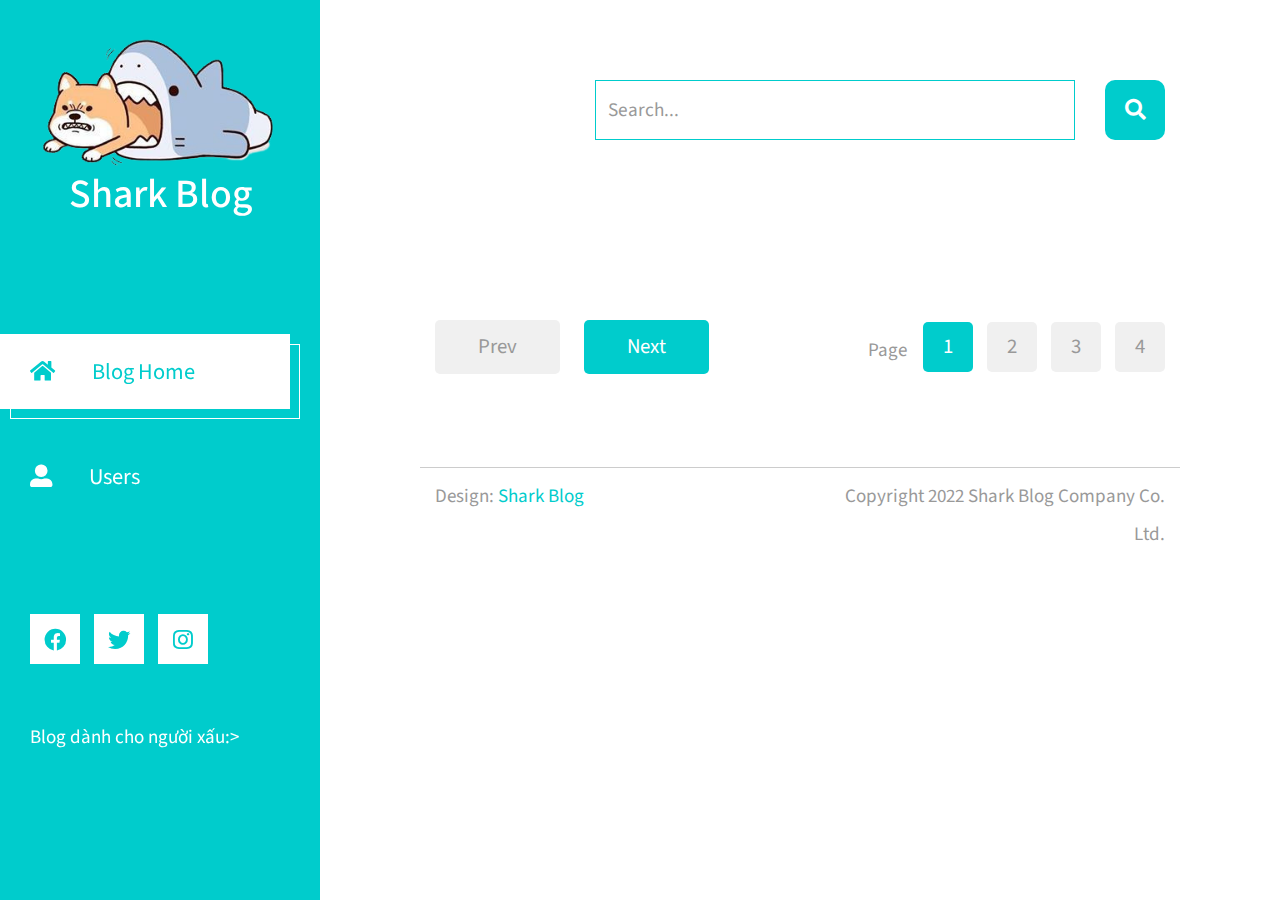
==== commit e38cff34: "ver2.1" ====
--- a/index.html
+++ b/index.html
@@ -39,7 +39,7 @@
                     </a></li>
                 </ul>
             </nav>
-            <div class="tm-mb-65">
+            <div class="tm-mb-40">
                 <a rel="nofollow" href="https://fb.com/templatemo" class="tm-social-link">
                     <i class="fab fa-facebook tm-social-icon"></i>
                 </a>
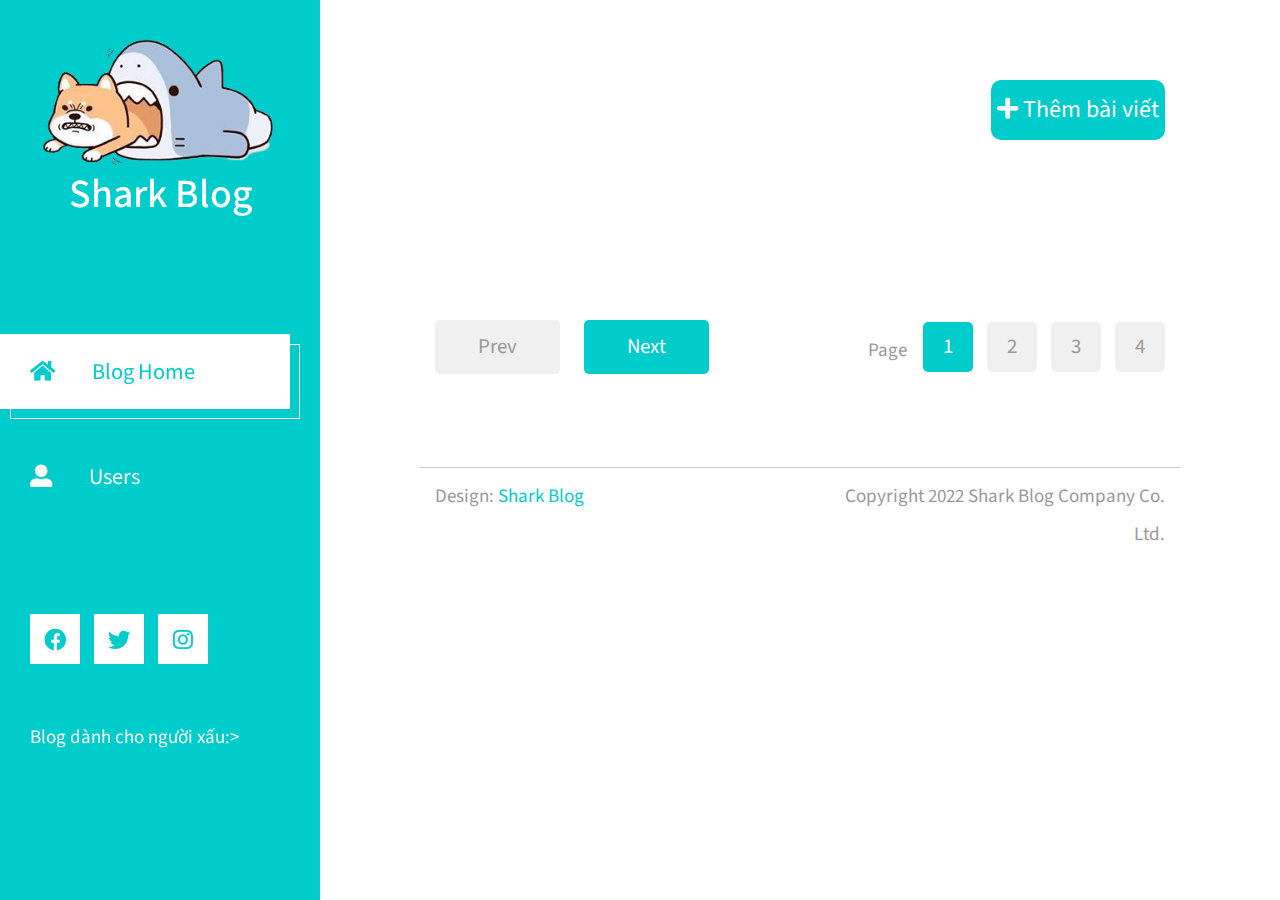
==== commit eb68130b: "ver3" ====
--- a/index.html
+++ b/index.html
@@ -62,9 +62,12 @@
             <div class="row tm-row">
                 <div class="col-12">
                     <form method="GET" class="form-inline tm-mb-80 tm-search-form">                
-                        <input class="form-control tm-search-input" name="query" type="text" placeholder="Search..." aria-label="Search">
-                        <button class="tm-search-button" type="submit">
-                            <i class="fas fa-search tm-search-icon" aria-hidden="true"></i>
+                      
+                        <button class="tm-search-button" type="submit" onclick="">
+                            <a href="AddPost.html" style="color: white;">
+                            <i class="fa fa-plus" style="font: size 24px;color: white;"></i>
+                            Thêm bài viết
+                        </a>
                         </button>                                
                     </form>
                 </div>                
--- a/css/templatemo-xtra-blog.css
+++ b/css/templatemo-xtra-blog.css
@@ -178,7 +178,6 @@
 }
 
 .tm-search-button {
-    width: 60px;
     height: 60px;
     border: none;
     background-color: #0CC;
